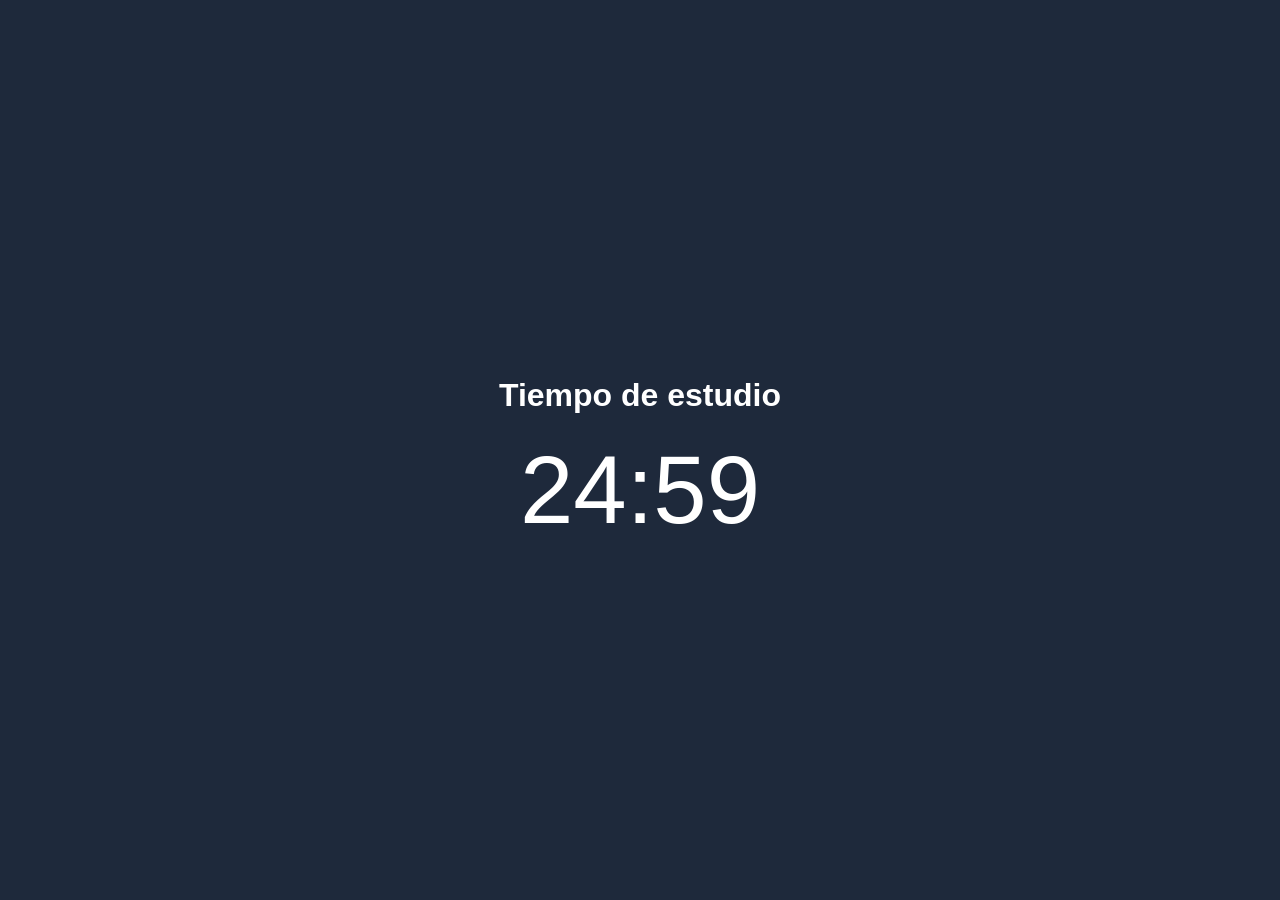
==== index.html @ 4fdcff59 "Rename study.html to index.html" ====
<!DOCTYPE html>
<html lang="es">
<head>
<meta charset="UTF-8">
<title>Estudio</title>

<style>
body{
    margin:0;
    height:100vh;
    display:flex;
    justify-content:center;
    align-items:center;
    flex-direction:column;
    background:#1e293b;
    color:white;
    font-family:Arial;
}

#timer{
    font-size:6rem;
}
</style>
</head>

<body>

<h1>Tiempo de estudio</h1>
<div id="timer">25:00</div>

<script>

let timeLeft = 25 * 60;

const timer = document.getElementById("timer");

function updateTimer(){

    let minutes = Math.floor(timeLeft / 60);
    let seconds = timeLeft % 60;

    if(seconds < 10){
        seconds = "0" + seconds;
    }

    timer.innerText = minutes + ":" + seconds;

    if(timeLeft <= 0){

        window.location.href = "break.html";

    }

    timeLeft--;

}

updateTimer();

setInterval(updateTimer,1000);

</script>

</body>
</html>
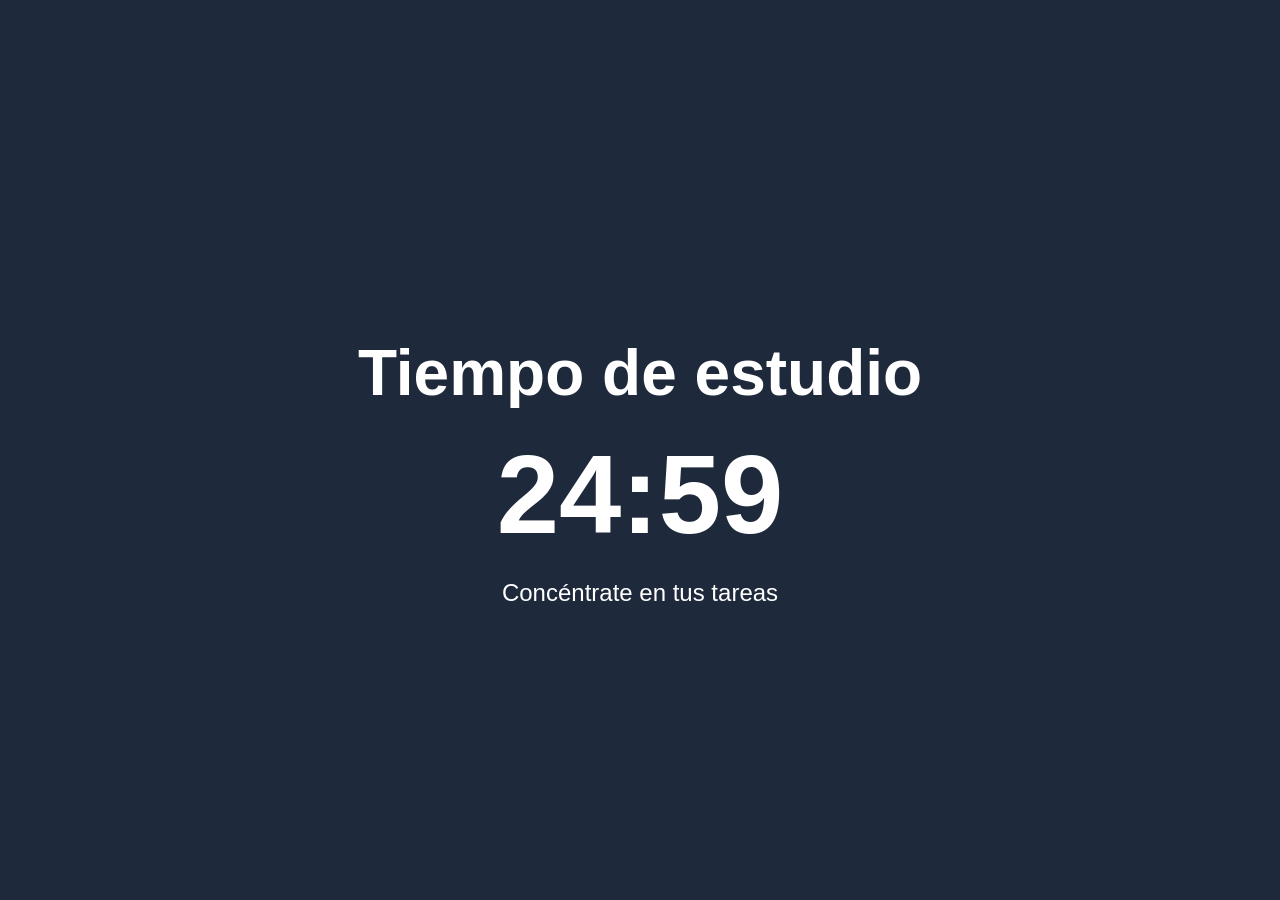
==== commit 43c84ba1: "Update index.html" ====
--- a/index.html
+++ b/index.html
@@ -2,62 +2,186 @@
 <html lang="es">
 <head>
 <meta charset="UTF-8">
-<title>Estudio</title>
+<meta name="viewport" content="width=device-width, initial-scale=1.0">
+
+<title>Pomodoro</title>
 
 <style>
+
 body{
     margin:0;
+    font-family:Arial,sans-serif;
+    overflow:hidden;
+}
+
+/* PANTALLAS */
+
+.screen{
+    width:100vw;
     height:100vh;
-    display:flex;
+    display:none;
+
     justify-content:center;
     align-items:center;
     flex-direction:column;
+
+    transition:0.5s;
+}
+
+.active{
+    display:flex;
+}
+
+/* ESTUDIO */
+
+#studyScreen{
     background:#1e293b;
     color:white;
-    font-family:Arial;
 }
 
-#timer{
-    font-size:6rem;
+/* DESCANSO */
+
+#breakScreen{
+    background:#dbeafe;
+    color:#111827;
 }
+
+h1{
+    font-size:4rem;
+    margin-bottom:20px;
+}
+
+.timer{
+    font-size:7rem;
+    font-weight:bold;
+}
+
+.subtitle{
+    margin-top:20px;
+    font-size:1.5rem;
+}
+
 </style>
 </head>
 
 <body>
 
-<h1>Tiempo de estudio</h1>
-<div id="timer">25:00</div>
+<!-- ESTUDIO -->
+
+<div id="studyScreen" class="screen active">
+
+    <h1>Tiempo de estudio</h1>
+
+    <div id="studyTimer" class="timer">
+        25:00
+    </div>
+
+    <div class="subtitle">
+        Concéntrate en tus tareas
+    </div>
+
+</div>
+
+<!-- DESCANSO -->
+
+<div id="breakScreen" class="screen">
+
+    <h1>Tiempo de descanso</h1>
+
+    <div id="breakTimer" class="timer">
+        05:00
+    </div>
+
+    <div class="subtitle">
+        Relájate un momento ☕
+    </div>
+
+</div>
 
 <script>
 
-let timeLeft = 25 * 60;
+/* TIEMPOS */
 
-const timer = document.getElementById("timer");
+const STUDY_TIME = 25 * 60;
+const BREAK_TIME = 5 * 60;
 
-function updateTimer(){
+/* ELEMENTOS */
 
-    let minutes = Math.floor(timeLeft / 60);
-    let seconds = timeLeft % 60;
+const studyScreen = document.getElementById("studyScreen");
+const breakScreen = document.getElementById("breakScreen");
 
-    if(seconds < 10){
-        seconds = "0" + seconds;
+const studyTimer = document.getElementById("studyTimer");
+const breakTimer = document.getElementById("breakTimer");
+
+/* VARIABLES */
+
+let timeLeft = STUDY_TIME;
+let isStudy = true;
+
+/* FORMATO */
+
+function formatTime(seconds){
+
+    let mins = Math.floor(seconds / 60);
+    let secs = seconds % 60;
+
+    if(secs < 10){
+        secs = "0" + secs;
     }
 
-    timer.innerText = minutes + ":" + seconds;
+    return mins + ":" + secs;
+}
 
-    if(timeLeft <= 0){
+/* ACTUALIZAR */
 
-        window.location.href = "break.html";
+function update(){
 
+    if(isStudy){
+
+        studyTimer.innerText = formatTime(timeLeft);
+
+    }else{
+
+        breakTimer.innerText = formatTime(timeLeft);
     }
 
     timeLeft--;
 
+    if(timeLeft < 0){
+
+        switchMode();
+    }
 }
 
-updateTimer();
+/* CAMBIAR MODO */
 
-setInterval(updateTimer,1000);
+function switchMode(){
+
+    if(isStudy){
+
+        isStudy = false;
+
+        timeLeft = BREAK_TIME;
+
+        studyScreen.classList.remove("active");
+        breakScreen.classList.add("active");
+
+    }else{
+
+        isStudy = true;
+
+        timeLeft = STUDY_TIME;
+
+        breakScreen.classList.remove("active");
+        studyScreen.classList.add("active");
+    }
+}
+
+/* INICIAR */
+
+update();
+
+setInterval(update,1000);
 
 </script>
 
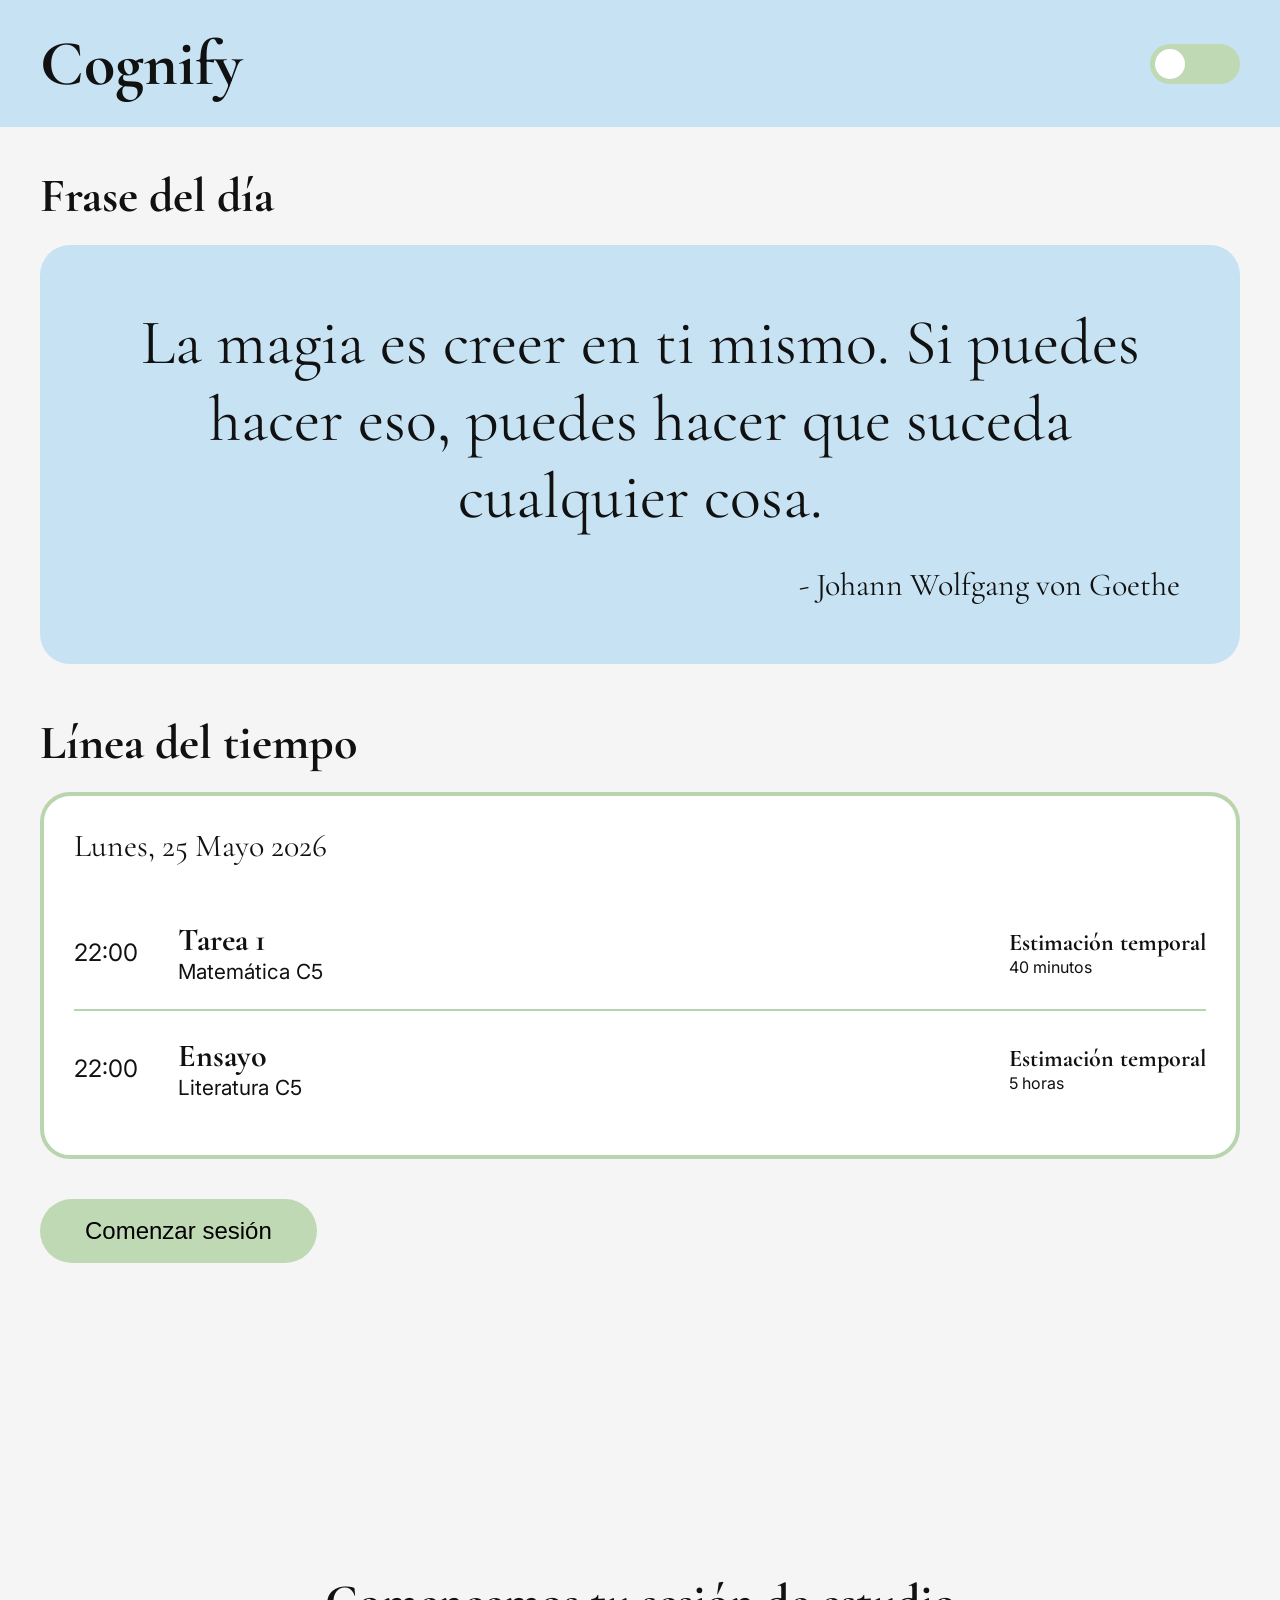
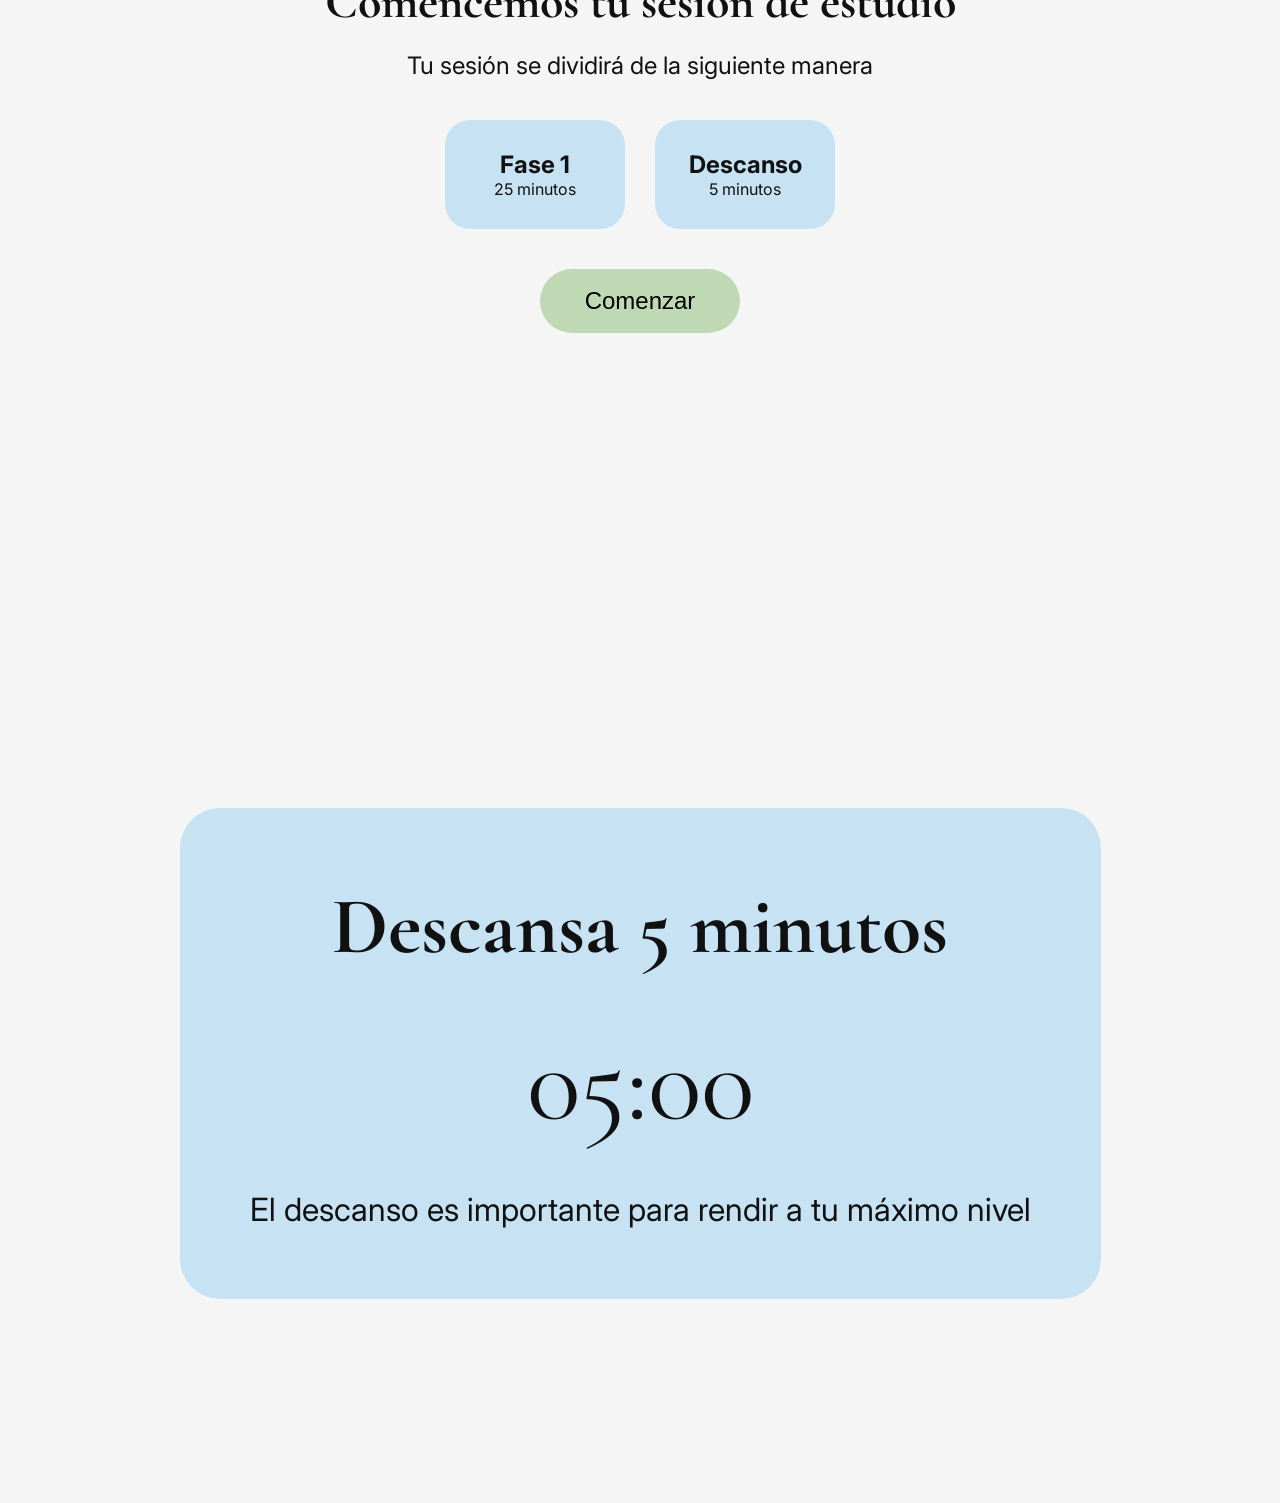
==== commit 5cf47534: "Update index.html" ====
--- a/index.html
+++ b/index.html
@@ -4,61 +4,401 @@
 <meta charset="UTF-8">
 <meta name="viewport" content="width=device-width, initial-scale=1.0">
 
-<title>Pomodoro</title>
+<title>Cognify</title>
+
+<link rel="preconnect" href="https://fonts.googleapis.com">
+<link href="https://fonts.googleapis.com/css2?family=Cormorant+Garamond:wght@400;600;700&family=Inter:wght@300;400;500&display=swap" rel="stylesheet">
 
 <style>
 
+/* ---------- VARIABLES ---------- */
+
+:root{
+
+    --bg:#f5f5f5;
+    --text:#111111;
+
+    --header:#c7e3f3;
+    --card:#c7e3f3;
+
+    --green:#bfd9b4;
+    --green-border:#b8d5ae;
+
+    --white:#ffffff;
+
+}
+
+.dark{
+
+    --bg:#111827;
+    --text:#f3f4f6;
+
+    --header:#1f2937;
+    --card:#243447;
+
+    --green:#567a5b;
+    --green-border:#6f9b74;
+
+    --white:#1e293b;
+}
+
+/* ---------- BASE ---------- */
+
+*{
+    margin:0;
+    padding:0;
+    box-sizing:border-box;
+}
+
 body{
-    margin:0;
-    font-family:Arial,sans-serif;
+
+    background:var(--bg);
+    color:var(--text);
+
+    font-family:'Inter',sans-serif;
+
+    transition:0.4s;
+}
+
+/* ---------- HEADER ---------- */
+
+header{
+
+    width:100%;
+    padding:25px 40px;
+
+    background:var(--header);
+
+    display:flex;
+    justify-content:space-between;
+    align-items:center;
+}
+
+.logo{
+
+    font-family:'Cormorant Garamond',serif;
+    font-size:4rem;
+    font-weight:700;
+}
+
+/* ---------- DARK MODE ---------- */
+
+.toggle{
+
+    width:90px;
+    height:40px;
+
+    border-radius:50px;
+
+    background:var(--green);
+
+    display:flex;
+    align-items:center;
+
+    padding:5px;
+
+    cursor:pointer;
+}
+
+.circle{
+
+    width:30px;
+    height:30px;
+
+    background:white;
+
+    border-radius:50%;
+
+    transition:0.4s;
+}
+
+.dark .circle{
+    transform:translateX(50px);
+}
+
+/* ---------- SCREENS ---------- */
+
+.screen{
+    display:none;
+    min-height:100vh;
+    padding:40px;
+}
+
+.active{
+    display:block;
+}
+
+/* ---------- TITLES ---------- */
+
+.section-title{
+
+    font-family:'Cormorant Garamond',serif;
+    font-size:3rem;
+
+    margin-bottom:20px;
+}
+
+/* ---------- QUOTE ---------- */
+
+.quote-box{
+
+    background:var(--card);
+
+    border-radius:30px;
+
+    padding:60px;
+
+    margin-bottom:50px;
+}
+
+.quote{
+
+    font-family:'Cormorant Garamond',serif;
+    font-size:4rem;
+
+    text-align:center;
+    line-height:1.2;
+}
+
+.author{
+
+    margin-top:30px;
+
+    font-size:2rem;
+
+    text-align:right;
+
+    font-family:'Cormorant Garamond',serif;
+}
+
+/* ---------- TIMELINE ---------- */
+
+.timeline{
+
+    border:4px solid var(--green-border);
+
+    border-radius:30px;
+
+    padding:30px;
+
+    background:var(--white);
+}
+
+.day{
+
+    font-family:'Cormorant Garamond',serif;
+    font-size:2rem;
+
+    margin-bottom:30px;
+}
+
+.task{
+
+    display:flex;
+    align-items:center;
+    gap:40px;
+
+    padding:25px 0;
+
+    border-bottom:2px solid var(--green-border);
+}
+
+.task:last-child{
+    border-bottom:none;
+}
+
+.time{
+    font-size:1.5rem;
+}
+
+.task-info h3{
+
+    font-size:2rem;
+    font-family:'Cormorant Garamond',serif;
+}
+
+.task-info p{
+    font-size:1.3rem;
+}
+
+.estimation{
+
+    margin-left:auto;
+}
+
+.estimation h4{
+
+    font-size:1.5rem;
+
+    font-family:'Cormorant Garamond',serif;
+}
+
+/* ---------- BUTTON ---------- */
+
+.button{
+
+    border:none;
+
+    background:var(--green);
+
+    padding:18px 45px;
+
+    border-radius:40px;
+
+    font-size:1.5rem;
+
+    cursor:pointer;
+
+    transition:0.3s;
+}
+
+.button:hover{
+    transform:scale(1.03);
+}
+
+/* ---------- START SESSION ---------- */
+
+.center-screen{
+
+    display:flex;
+    flex-direction:column;
+    align-items:center;
+    justify-content:center;
+
+    text-align:center;
+}
+
+.phase-box{
+
+    display:flex;
+    gap:30px;
+
+    margin:40px 0;
+}
+
+.phase{
+
+    background:var(--card);
+
+    padding:30px;
+
+    border-radius:25px;
+
+    width:180px;
+}
+
+/* ---------- STUDY ---------- */
+
+.study-title{
+
+    font-size:3rem;
+
+    font-family:'Cormorant Garamond',serif;
+}
+
+.study-description{
+
+    font-size:2rem;
+
+    line-height:1.5;
+
+    margin:30px 0;
+}
+
+.timer{
+
+    font-size:7rem;
+
+    text-align:center;
+
+    margin:40px 0;
+
+    font-family:'Cormorant Garamond',serif;
+}
+
+.button-group{
+
+    display:flex;
+    gap:20px;
+
+    margin-bottom:40px;
+}
+
+.exercise-box{
+
+    border:4px solid var(--green-border);
+
+    border-radius:25px;
+
     overflow:hidden;
-}
-
-/* PANTALLAS */
-
-.screen{
-    width:100vw;
-    height:100vh;
-    display:none;
-
+
+    background:white;
+}
+
+.exercise-box img{
+
+    width:100%;
+    display:block;
+}
+
+/* ---------- BREAK ---------- */
+
+.break-screen{
+
+    display:flex;
     justify-content:center;
     align-items:center;
-    flex-direction:column;
-
-    transition:0.5s;
-}
-
-.active{
-    display:flex;
-}
-
-/* ESTUDIO */
-
-#studyScreen{
-    background:#1e293b;
-    color:white;
-}
-
-/* DESCANSO */
-
-#breakScreen{
-    background:#dbeafe;
-    color:#111827;
-}
-
-h1{
-    font-size:4rem;
-    margin-bottom:20px;
-}
-
-.timer{
-    font-size:7rem;
-    font-weight:bold;
-}
-
-.subtitle{
+
+    text-align:center;
+}
+
+.break-card{
+
+    background:var(--card);
+
+    padding:70px;
+
+    border-radius:40px;
+}
+
+.break-title{
+
+    font-size:5rem;
+
+    font-family:'Cormorant Garamond',serif;
+}
+
+.break-text{
+
     margin-top:20px;
-    font-size:1.5rem;
+
+    font-size:2rem;
+}
+
+/* ---------- RESPONSIVE ---------- */
+
+@media(max-width:900px){
+
+    .quote{
+        font-size:2.5rem;
+    }
+
+    .timer{
+        font-size:5rem;
+    }
+
+    .task{
+        flex-direction:column;
+        align-items:flex-start;
+    }
+
+    .estimation{
+        margin-left:0;
+    }
+
+    .button-group{
+        flex-direction:column;
+    }
 }
 
 </style>
@@ -66,122 +406,291 @@
 
 <body>
 
-<!-- ESTUDIO -->
-
-<div id="studyScreen" class="screen active">
-
-    <h1>Tiempo de estudio</h1>
-
-    <div id="studyTimer" class="timer">
+<!-- HEADER -->
+
+<header>
+
+    <div class="logo">Cognify</div>
+
+    <div class="toggle" onclick="toggleDark()">
+        <div class="circle"></div>
+    </div>
+
+</header>
+
+<!-- DASHBOARD -->
+
+<section id="dashboard" class="screen active">
+
+    <h1 class="section-title">Frase del día</h1>
+
+    <div class="quote-box">
+
+        <div class="quote">
+            La magia es creer en ti mismo. Si puedes hacer eso,
+            puedes hacer que suceda cualquier cosa.
+        </div>
+
+        <div class="author">
+            - Johann Wolfgang von Goethe
+        </div>
+
+    </div>
+
+    <h1 class="section-title">Línea del tiempo</h1>
+
+    <div class="timeline">
+
+        <div class="day">
+            Lunes, 25 Mayo 2026
+        </div>
+
+        <div class="task">
+
+            <div class="time">22:00</div>
+
+            <div class="task-info">
+                <h3>Tarea 1</h3>
+                <p>Matemática C5</p>
+            </div>
+
+            <div class="estimation">
+                <h4>Estimación temporal</h4>
+                <p>40 minutos</p>
+            </div>
+
+        </div>
+
+        <div class="task">
+
+            <div class="time">22:00</div>
+
+            <div class="task-info">
+                <h3>Ensayo</h3>
+                <p>Literatura C5</p>
+            </div>
+
+            <div class="estimation">
+                <h4>Estimación temporal</h4>
+                <p>5 horas</p>
+            </div>
+
+        </div>
+
+    </div>
+
+    <br><br>
+
+    <button class="button" onclick="showScreen('startSession')">
+        Comenzar sesión
+    </button>
+
+</section>
+
+<!-- START SESSION -->
+
+<section id="startSession" class="screen center-screen">
+
+    <h1 class="section-title">
+        Comencemos tu sesión de estudio
+    </h1>
+
+    <p style="font-size:1.5rem;">
+        Tu sesión se dividirá de la siguiente manera
+    </p>
+
+    <div class="phase-box">
+
+        <div class="phase">
+            <h2>Fase 1</h2>
+            <p>25 minutos</p>
+        </div>
+
+        <div class="phase">
+            <h2>Descanso</h2>
+            <p>5 minutos</p>
+        </div>
+
+    </div>
+
+    <button class="button" onclick="startPomodoro()">
+        Comenzar
+    </button>
+
+</section>
+
+<!-- STUDY -->
+
+<section id="study" class="screen">
+
+    <h1 class="study-title">
+        Tarea 1 - Matemáticas C5
+    </h1>
+
+    <p class="study-description">
+        Resuelve los siguientes ejercicios.
+        Cuando termines, presiona el botón para subir la tarea.
+    </p>
+
+    <div class="timer" id="studyTimer">
         25:00
     </div>
 
-    <div class="subtitle">
-        Concéntrate en tus tareas
-    </div>
-
-</div>
-
-<!-- DESCANSO -->
-
-<div id="breakScreen" class="screen">
-
-    <h1>Tiempo de descanso</h1>
-
-    <div id="breakTimer" class="timer">
-        05:00
-    </div>
-
-    <div class="subtitle">
-        Relájate un momento ☕
-    </div>
-
-</div>
+    <div class="button-group">
+
+        <button class="button">
+            Enviar tarea
+        </button>
+
+        <button class="button" onclick="showScreen('dashboard')">
+            Terminar sesión
+        </button>
+
+    </div>
+
+    <div class="exercise-box">
+
+        <img src="https://i.imgur.com/JpGQ2Yw.png">
+
+    </div>
+
+</section>
+
+<!-- BREAK -->
+
+<section id="break" class="screen break-screen">
+
+    <div class="break-card">
+
+        <h1 class="break-title">
+            Descansa 5 minutos
+        </h1>
+
+        <div class="timer" id="breakTimer">
+            05:00
+        </div>
+
+        <p class="break-text">
+            El descanso es importante para rendir a tu máximo nivel
+        </p>
+
+    </div>
+
+</section>
 
 <script>
 
-/* TIEMPOS */
+/* ---------- DARK MODE ---------- */
+
+function toggleDark(){
+
+    document.body.classList.toggle("dark");
+}
+
+/* ---------- SCREENS ---------- */
+
+function showScreen(id){
+
+    document.querySelectorAll(".screen").forEach(screen => {
+        screen.classList.remove("active");
+    });
+
+    document.getElementById(id).classList.add("active");
+}
+
+/* ---------- POMODORO ---------- */
 
 const STUDY_TIME = 25 * 60;
 const BREAK_TIME = 5 * 60;
 
-/* ELEMENTOS */
-
-const studyScreen = document.getElementById("studyScreen");
-const breakScreen = document.getElementById("breakScreen");
-
-const studyTimer = document.getElementById("studyTimer");
-const breakTimer = document.getElementById("breakTimer");
-
-/* VARIABLES */
-
-let timeLeft = STUDY_TIME;
-let isStudy = true;
-
-/* FORMATO */
-
-function formatTime(seconds){
-
-    let mins = Math.floor(seconds / 60);
-    let secs = seconds % 60;
-
-    if(secs < 10){
-        secs = "0" + secs;
-    }
-
-    return mins + ":" + secs;
-}
-
-/* ACTUALIZAR */
-
-function update(){
-
-    if(isStudy){
-
-        studyTimer.innerText = formatTime(timeLeft);
-
-    }else{
-
-        breakTimer.innerText = formatTime(timeLeft);
-    }
-
-    timeLeft--;
-
-    if(timeLeft < 0){
-
-        switchMode();
-    }
-}
-
-/* CAMBIAR MODO */
-
-function switchMode(){
-
-    if(isStudy){
-
-        isStudy = false;
-
-        timeLeft = BREAK_TIME;
-
-        studyScreen.classList.remove("active");
-        breakScreen.classList.add("active");
-
-    }else{
-
-        isStudy = true;
-
-        timeLeft = STUDY_TIME;
-
-        breakScreen.classList.remove("active");
-        studyScreen.classList.add("active");
-    }
-}
-
-/* INICIAR */
-
-update();
-
-setInterval(update,1000);
+let studySeconds = STUDY_TIME;
+let breakSeconds = BREAK_TIME;
+
+let studyInterval;
+let breakInterval;
+
+/* ---------- START ---------- */
+
+function startPomodoro(){
+
+    showScreen("study");
+
+    startStudy();
+}
+
+/* ---------- STUDY ---------- */
+
+function startStudy(){
+
+    clearInterval(studyInterval);
+
+    studySeconds = STUDY_TIME;
+
+    updateStudy();
+
+    studyInterval = setInterval(() => {
+
+        studySeconds--;
+
+        updateStudy();
+
+        if(studySeconds <= 0){
+
+            clearInterval(studyInterval);
+
+            startBreak();
+        }
+
+    },1000);
+}
+
+function updateStudy(){
+
+    const minutes = Math.floor(studySeconds / 60);
+    const seconds = studySeconds % 60;
+
+    document.getElementById("studyTimer").innerText =
+        `${minutes}:${seconds < 10 ? "0" : ""}${seconds}`;
+}
+
+/* ---------- BREAK ---------- */
+
+function startBreak(){
+
+    showScreen("break");
+
+    clearInterval(breakInterval);
+
+    breakSeconds = BREAK_TIME;
+
+    updateBreak();
+
+    breakInterval = setInterval(() => {
+
+        breakSeconds--;
+
+        updateBreak();
+
+        if(breakSeconds <= 0){
+
+            clearInterval(breakInterval);
+
+            showScreen("study");
+
+            startStudy();
+        }
+
+    },1000);
+}
+
+function updateBreak(){
+
+    const minutes = Math.floor(breakSeconds / 60);
+    const seconds = breakSeconds % 60;
+
+    document.getElementById("breakTimer").innerText =
+        `${minutes}:${seconds < 10 ? "0" : ""}${seconds}`;
+}
 
 </script>
 
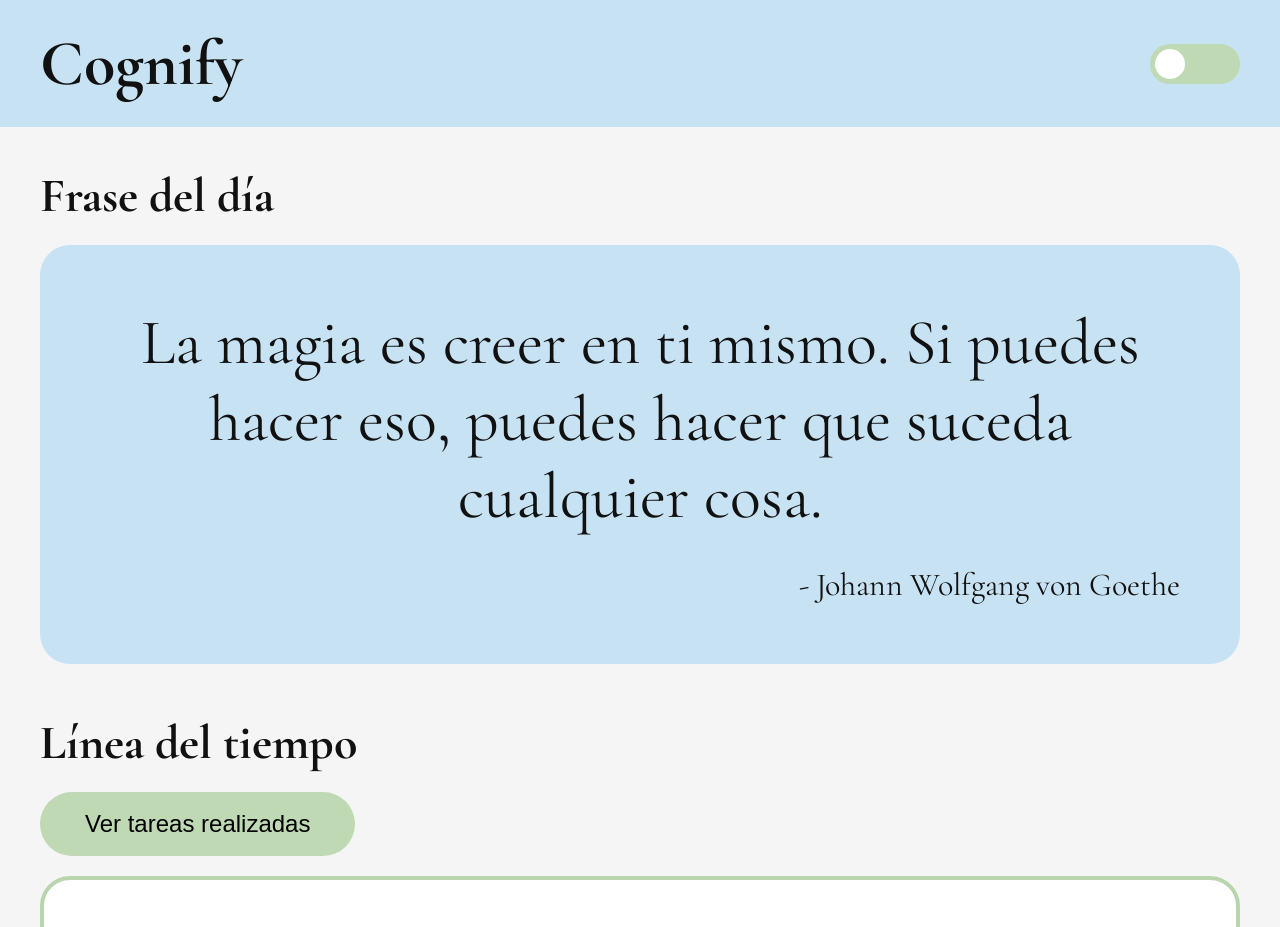
==== commit 96efc09a: "Add files via upload" ====
--- a/index.html
+++ b/index.html
@@ -1,698 +1,560 @@
-<!DOCTYPE html>
-<html lang="es">
-<head>
-<meta charset="UTF-8">
-<meta name="viewport" content="width=device-width, initial-scale=1.0">
-
-<title>Cognify</title>
-
-<link rel="preconnect" href="https://fonts.googleapis.com">
-<link href="https://fonts.googleapis.com/css2?family=Cormorant+Garamond:wght@400;600;700&family=Inter:wght@300;400;500&display=swap" rel="stylesheet">
-
-<style>
-
-/* ---------- VARIABLES ---------- */
-
-:root{
-
-    --bg:#f5f5f5;
-    --text:#111111;
-
-    --header:#c7e3f3;
-    --card:#c7e3f3;
-
-    --green:#bfd9b4;
-    --green-border:#b8d5ae;
-
-    --white:#ffffff;
-
-}
-
-.dark{
-
-    --bg:#111827;
-    --text:#f3f4f6;
-
-    --header:#1f2937;
-    --card:#243447;
-
-    --green:#567a5b;
-    --green-border:#6f9b74;
-
-    --white:#1e293b;
-}
-
-/* ---------- BASE ---------- */
-
-*{
-    margin:0;
-    padding:0;
-    box-sizing:border-box;
-}
-
-body{
-
-    background:var(--bg);
-    color:var(--text);
-
-    font-family:'Inter',sans-serif;
-
-    transition:0.4s;
-}
-
-/* ---------- HEADER ---------- */
-
-header{
-
-    width:100%;
-    padding:25px 40px;
-
-    background:var(--header);
-
-    display:flex;
-    justify-content:space-between;
-    align-items:center;
-}
-
-.logo{
-
-    font-family:'Cormorant Garamond',serif;
-    font-size:4rem;
-    font-weight:700;
-}
-
-/* ---------- DARK MODE ---------- */
-
-.toggle{
-
-    width:90px;
-    height:40px;
-
-    border-radius:50px;
-
-    background:var(--green);
-
-    display:flex;
-    align-items:center;
-
-    padding:5px;
-
-    cursor:pointer;
-}
-
-.circle{
-
-    width:30px;
-    height:30px;
-
-    background:white;
-
-    border-radius:50%;
-
-    transition:0.4s;
-}
-
-.dark .circle{
-    transform:translateX(50px);
-}
-
-/* ---------- SCREENS ---------- */
-
-.screen{
-    display:none;
-    min-height:100vh;
-    padding:40px;
-}
-
-.active{
-    display:block;
-}
-
-/* ---------- TITLES ---------- */
-
-.section-title{
-
-    font-family:'Cormorant Garamond',serif;
-    font-size:3rem;
-
-    margin-bottom:20px;
-}
-
-/* ---------- QUOTE ---------- */
-
-.quote-box{
-
-    background:var(--card);
-
-    border-radius:30px;
-
-    padding:60px;
-
-    margin-bottom:50px;
-}
-
-.quote{
-
-    font-family:'Cormorant Garamond',serif;
-    font-size:4rem;
-
-    text-align:center;
-    line-height:1.2;
-}
-
-.author{
-
-    margin-top:30px;
-
-    font-size:2rem;
-
-    text-align:right;
-
-    font-family:'Cormorant Garamond',serif;
-}
-
-/* ---------- TIMELINE ---------- */
-
-.timeline{
-
-    border:4px solid var(--green-border);
-
-    border-radius:30px;
-
-    padding:30px;
-
-    background:var(--white);
-}
-
-.day{
-
-    font-family:'Cormorant Garamond',serif;
-    font-size:2rem;
-
-    margin-bottom:30px;
-}
-
-.task{
-
-    display:flex;
-    align-items:center;
-    gap:40px;
-
-    padding:25px 0;
-
-    border-bottom:2px solid var(--green-border);
-}
-
-.task:last-child{
-    border-bottom:none;
-}
-
-.time{
-    font-size:1.5rem;
-}
-
-.task-info h3{
-
-    font-size:2rem;
-    font-family:'Cormorant Garamond',serif;
-}
-
-.task-info p{
-    font-size:1.3rem;
-}
-
-.estimation{
-
-    margin-left:auto;
-}
-
-.estimation h4{
-
-    font-size:1.5rem;
-
-    font-family:'Cormorant Garamond',serif;
-}
-
-/* ---------- BUTTON ---------- */
-
-.button{
-
-    border:none;
-
-    background:var(--green);
-
-    padding:18px 45px;
-
-    border-radius:40px;
-
-    font-size:1.5rem;
-
-    cursor:pointer;
-
-    transition:0.3s;
-}
-
-.button:hover{
-    transform:scale(1.03);
-}
-
-/* ---------- START SESSION ---------- */
-
-.center-screen{
-
-    display:flex;
-    flex-direction:column;
-    align-items:center;
-    justify-content:center;
-
-    text-align:center;
-}
-
-.phase-box{
-
-    display:flex;
-    gap:30px;
-
-    margin:40px 0;
-}
-
-.phase{
-
-    background:var(--card);
-
-    padding:30px;
-
-    border-radius:25px;
-
-    width:180px;
-}
-
-/* ---------- STUDY ---------- */
-
-.study-title{
-
-    font-size:3rem;
-
-    font-family:'Cormorant Garamond',serif;
-}
-
-.study-description{
-
-    font-size:2rem;
-
-    line-height:1.5;
-
-    margin:30px 0;
-}
-
-.timer{
-
-    font-size:7rem;
-
-    text-align:center;
-
-    margin:40px 0;
-
-    font-family:'Cormorant Garamond',serif;
-}
-
-.button-group{
-
-    display:flex;
-    gap:20px;
-
-    margin-bottom:40px;
-}
-
-.exercise-box{
-
-    border:4px solid var(--green-border);
-
-    border-radius:25px;
-
-    overflow:hidden;
-
-    background:white;
-}
-
-.exercise-box img{
-
-    width:100%;
-    display:block;
-}
-
-/* ---------- BREAK ---------- */
-
-.break-screen{
-
-    display:flex;
-    justify-content:center;
-    align-items:center;
-
-    text-align:center;
-}
-
-.break-card{
-
-    background:var(--card);
-
-    padding:70px;
-
-    border-radius:40px;
-}
-
-.break-title{
-
-    font-size:5rem;
-
-    font-family:'Cormorant Garamond',serif;
-}
-
-.break-text{
-
-    margin-top:20px;
-
-    font-size:2rem;
-}
-
-/* ---------- RESPONSIVE ---------- */
-
-@media(max-width:900px){
-
-    .quote{
-        font-size:2.5rem;
-    }
-
-    .timer{
-        font-size:5rem;
-    }
-
-    .task{
-        flex-direction:column;
-        align-items:flex-start;
-    }
-
-    .estimation{
-        margin-left:0;
-    }
-
-    .button-group{
-        flex-direction:column;
-    }
-}
-
-</style>
-</head>
-
-<body>
-
-<!-- HEADER -->
-
-<header>
-
-    <div class="logo">Cognify</div>
-
-    <div class="toggle" onclick="toggleDark()">
-        <div class="circle"></div>
-    </div>
-
-</header>
-
-<!-- DASHBOARD -->
-
-<section id="dashboard" class="screen active">
-
-    <h1 class="section-title">Frase del día</h1>
-
-    <div class="quote-box">
-
-        <div class="quote">
-            La magia es creer en ti mismo. Si puedes hacer eso,
-            puedes hacer que suceda cualquier cosa.
-        </div>
-
-        <div class="author">
-            - Johann Wolfgang von Goethe
-        </div>
-
-    </div>
-
-    <h1 class="section-title">Línea del tiempo</h1>
-
-    <div class="timeline">
-
-        <div class="day">
-            Lunes, 25 Mayo 2026
-        </div>
-
-        <div class="task">
-
-            <div class="time">22:00</div>
-
-            <div class="task-info">
-                <h3>Tarea 1</h3>
-                <p>Matemática C5</p>
-            </div>
-
-            <div class="estimation">
-                <h4>Estimación temporal</h4>
-                <p>40 minutos</p>
-            </div>
-
-        </div>
-
-        <div class="task">
-
-            <div class="time">22:00</div>
-
-            <div class="task-info">
-                <h3>Ensayo</h3>
-                <p>Literatura C5</p>
-            </div>
-
-            <div class="estimation">
-                <h4>Estimación temporal</h4>
-                <p>5 horas</p>
-            </div>
-
-        </div>
-
-    </div>
-
-    <br><br>
-
-    <button class="button" onclick="showScreen('startSession')">
-        Comenzar sesión
-    </button>
-
-</section>
-
-<!-- START SESSION -->
-
-<section id="startSession" class="screen center-screen">
-
-    <h1 class="section-title">
-        Comencemos tu sesión de estudio
-    </h1>
-
-    <p style="font-size:1.5rem;">
-        Tu sesión se dividirá de la siguiente manera
-    </p>
-
-    <div class="phase-box">
-
-        <div class="phase">
-            <h2>Fase 1</h2>
-            <p>25 minutos</p>
-        </div>
-
-        <div class="phase">
-            <h2>Descanso</h2>
-            <p>5 minutos</p>
-        </div>
-
-    </div>
-
-    <button class="button" onclick="startPomodoro()">
-        Comenzar
-    </button>
-
-</section>
-
-<!-- STUDY -->
-
-<section id="study" class="screen">
-
-    <h1 class="study-title">
-        Tarea 1 - Matemáticas C5
-    </h1>
-
-    <p class="study-description">
-        Resuelve los siguientes ejercicios.
-        Cuando termines, presiona el botón para subir la tarea.
-    </p>
-
-    <div class="timer" id="studyTimer">
-        25:00
-    </div>
-
-    <div class="button-group">
-
-        <button class="button">
-            Enviar tarea
-        </button>
-
-        <button class="button" onclick="showScreen('dashboard')">
-            Terminar sesión
-        </button>
-
-    </div>
-
-    <div class="exercise-box">
-
-        <img src="https://i.imgur.com/JpGQ2Yw.png">
-
-    </div>
-
-</section>
-
-<!-- BREAK -->
-
-<section id="break" class="screen break-screen">
-
-    <div class="break-card">
-
-        <h1 class="break-title">
-            Descansa 5 minutos
-        </h1>
-
-        <div class="timer" id="breakTimer">
-            05:00
-        </div>
-
-        <p class="break-text">
-            El descanso es importante para rendir a tu máximo nivel
-        </p>
-
-    </div>
-
-</section>
-
-<script>
-
-/* ---------- DARK MODE ---------- */
-
-function toggleDark(){
-
-    document.body.classList.toggle("dark");
-}
-
-/* ---------- SCREENS ---------- */
-
-function showScreen(id){
-
-    document.querySelectorAll(".screen").forEach(screen => {
-        screen.classList.remove("active");
-    });
-
-    document.getElementById(id).classList.add("active");
-}
-
-/* ---------- POMODORO ---------- */
-
-const STUDY_TIME = 25 * 60;
-const BREAK_TIME = 5 * 60;
-
-let studySeconds = STUDY_TIME;
-let breakSeconds = BREAK_TIME;
-
-let studyInterval;
-let breakInterval;
-
-/* ---------- START ---------- */
-
-function startPomodoro(){
-
-    showScreen("study");
-
-    startStudy();
-}
-
-/* ---------- STUDY ---------- */
-
-function startStudy(){
-
-    clearInterval(studyInterval);
-
-    studySeconds = STUDY_TIME;
-
-    updateStudy();
-
-    studyInterval = setInterval(() => {
-
-        studySeconds--;
-
-        updateStudy();
-
-        if(studySeconds <= 0){
-
-            clearInterval(studyInterval);
-
-            startBreak();
-        }
-
-    },1000);
-}
-
-function updateStudy(){
-
-    const minutes = Math.floor(studySeconds / 60);
-    const seconds = studySeconds % 60;
-
-    document.getElementById("studyTimer").innerText =
-        `${minutes}:${seconds < 10 ? "0" : ""}${seconds}`;
-}
-
-/* ---------- BREAK ---------- */
-
-function startBreak(){
-
-    showScreen("break");
-
-    clearInterval(breakInterval);
-
-    breakSeconds = BREAK_TIME;
-
-    updateBreak();
-
-    breakInterval = setInterval(() => {
-
-        breakSeconds--;
-
-        updateBreak();
-
-        if(breakSeconds <= 0){
-
-            clearInterval(breakInterval);
-
-            showScreen("study");
-
-            startStudy();
-        }
-
-    },1000);
-}
-
-function updateBreak(){
-
-    const minutes = Math.floor(breakSeconds / 60);
-    const seconds = breakSeconds % 60;
-
-    document.getElementById("breakTimer").innerText =
-        `${minutes}:${seconds < 10 ? "0" : ""}${seconds}`;
-}
-
-</script>
-
-</body>
-</html>
+<!DOCTYPE html>
+<html lang="es">
+<head>
+<meta charset="UTF-8">
+<meta name="viewport" content="width=device-width, initial-scale=1.0">
+
+<title>Cognify</title>
+
+<link rel="preconnect" href="https://fonts.googleapis.com">
+<link href="https://fonts.googleapis.com/css2?family=Cormorant+Garamond:wght@400;600;700&family=Inter:wght@300;400;500&display=swap" rel="stylesheet">
+<link rel="stylesheet" href="estilo.css">
+
+</head>
+
+<body>
+
+<header>
+    <div class="logo">Cognify</div>
+    <div class="toggle" onclick="toggleDark()">
+        <div class="circle"></div>
+    </div>
+</header>
+
+<!-- DASHBOARD -->
+<section id="dashboard" class="screen active">
+    <h1 class="section-title">Frase del día</h1>
+    <div class="quote-box">
+        <div class="quote">
+            La magia es creer en ti mismo.
+            Si puedes hacer eso,
+            puedes hacer que suceda cualquier cosa.
+        </div>
+        <div class="author">
+            - Johann Wolfgang von Goethe
+        </div>
+    </div>
+    <h1 class="section-title">Línea del tiempo</h1>
+    <button class="button" onclick="toggleCompleted()">Ver tareas realizadas</button>
+    <br><br>
+    <div class="timeline">
+        <!-- LUNES -->
+        <div class="day">Lunes, 25 Mayo 2026</div>
+        <div class="task" id="task-Tarea 1" onclick="openTask('Tarea 1','Matemática C5',40)">
+            <div class="task-icon">📘</div>
+            <div class="time">22:00</div>
+            <div class="task-info">
+                <h3>Tarea 1</h3>
+                <p>Matemática C5</p>
+            </div>
+            <div class="estimation">
+                <h4>Estimación temporal</h4>
+                <p>40 minutos</p>
+            </div>
+        </div>
+        <div class="task" id="task-Ensayo" onclick="openTask('Ensayo','Literatura C5',300)">
+            <div class="task-icon">📘</div>
+            <div class="time">22:00</div>
+            <div class="task-info">
+                <h3>Ensayo</h3>
+                <p>Literatura C5</p>
+            </div>
+            <div class="estimation">
+                <h4>Estimación temporal</h4>
+                <p>5 horas</p>
+            </div>
+        </div>
+
+        <!-- MARTES -->
+        <div class="day">Martes, 26 Mayo 2026</div>
+        <div class="task" id="task-Examen parcial" onclick="openTaskExam('Examen parcial','Química C5',40)">
+            <div class="task-icon">📅</div>
+            <div class="time">8:20</div>
+            <div class="task-info">
+                <h3>Examen parcial</h3>
+                <p>Química C5</p>
+            </div>
+            <div class="estimation">
+                <h4>Estimación temporal</h4>
+                <p>40 minutos</p>
+            </div>
+        </div>
+        <div class="task" id="task-Comprobacion de lectura" onclick="openTaskExam('Comprobación de lectura','Literatura C5',40)">
+            <div class="task-icon">📖</div>
+            <div class="time">11:00</div>
+            <div class="task-info">
+                <h3>Comprobación de lectura</h3>
+                <p>Literatura C5</p>
+            </div>
+            <div class="estimation">
+                <h4>Estimación temporal</h4>
+                <p>40 minutos</p>
+            </div>
+        </div>
+        <div class="task" id="task-Tarea flotabilidad" onclick="openTask('Tarea Flotabilidad','Física C5',60)">
+            <div class="task-icon">📘</div>
+            <div class="time">22:00</div>
+            <div class="task-info">
+                <h3>Tarea Flotabilidad</h3>
+                <p>Física C5</p>
+            </div>
+            <div class="estimation">
+                <h4>Estimación temporal</h4>
+                <p>1 hora</p>
+            </div>
+        </div>
+
+        <!-- MIERCOLES -->
+        <div class="day">Miércoles, 27 Mayo 2026</div>
+        <div class="task" id="task-Quick sort" onclick="openTask('Quick Sort','Computación C5',90)">
+            <div class="task-icon">📘</div>
+            <div class="time">20:00</div>
+            <div class="task-info">
+                <h3>Quick Sort</h3>
+                <p>Computación C5</p>
+            </div>
+            <div class="estimation">
+                <h4>Estimación temporal</h4>
+                <p>1 hora y 30 minutos</p>
+            </div>
+        </div>
+        <div class="task" id="task-Online practices" onclick="openTask('Online practices','Inglés EI C5',40)">
+            <div class="task-icon">📘</div>
+            <div class="time">22:00</div>
+            <div class="task-info">
+                <h3>Online practices</h3>
+                <p>Inglés EI C5</p>
+            </div>
+            <div class="estimation">
+                <h4>Estimación temporal</h4>
+                <p>40 minutos</p>
+            </div>
+        </div>
+    </div>
+        <div id="completedSection" style="display:none; margin-top:40px;">
+        <h1 class="section-title">Actividades realizadas</h1>
+        <div id="completedList"></div>
+    </div>
+</section>
+
+<!-- Iniciar SESION -->
+<section id="startSession" class="screen">
+    <div id="sessionContent"></div>
+</section>
+
+<!-- Estudio -->
+<section id="study" class="screen">
+    <h1 class="study-title">Tarea</h1>
+    <p class="study-description">Concéntrate únicamente en esta actividad.</p>
+    <div class="timer" id="studyTimer">25:00</div>
+    <div class="button-group" id="studyButtons"></div>
+    <div id="uploadMessage"></div>
+    <div id="studyContent"></div>
+</section>
+
+
+<!-- BREAK -->
+<section id="break" class="screen">
+    <div class="break-container">
+        <div class="break-card">
+            <h1 class="break-title">
+                Descansa 5 minutos
+            </h1>
+            <div class="timer" id="breakTimer">
+                05:00
+            </div>
+            <p class="break-text">
+                El descanso es importante para rendir a tu máximo nivel
+            </p>
+        </div>
+    </div>
+</section>
+
+
+
+<section id="confirmExit" class="screen">
+    <div class="break-container">
+        <div class="break-card">
+            <h1 class="break-title">¿Estás segura?</h1>
+            <p class="break-text">
+                La perseverancia es lo que convierte
+                el esfuerzo en resultados.
+            </p>
+            <br><br>
+            <div class="button-group">
+                <button class="button" onclick="finishSession()">Terminar sesión</button>
+                <button class="button" onclick="continueSession()">Continuar sesión</button>
+            </div>
+        </div>
+    </div>
+</section>
+
+<script>
+
+/*---------------- DARK MODE ---------------- */
+function toggleDark(){
+    document.body.classList.toggle("dark");
+}
+
+/*-------- Submit task -------------------------*/
+function uploadTask(event){
+    const file = event.target.files[0];
+    if(file){
+        completeActivity(currentTask);
+        document.getElementById("uploadMessage").innerHTML = `<div class="file-message">Archivo enviado correctamente:<strong>${file.name}</strong></div>
+        `;
+    }
+}
+
+/*----------- COntinue or stop task ----------*/
+
+function finishSession(){
+
+    clearInterval(studyInterval);
+    clearInterval(breakInterval);
+
+    showScreen("dashboard");
+}
+
+function continueSession(){
+
+    showScreen("study");
+}
+
+function completeActivity(activityName){
+    const task = document.getElementById(
+        `task-${activityName}`
+    );
+    if(task){
+        task.style.display = "none";
+    }
+    completedActivities[activityName] = {
+        subject: currentSubject,
+        type: isExam
+        ? "Examen"
+        : "Tarea",
+        completedAt:new Date().toLocaleString()
+    };
+    renderCompleted();
+}
+
+/* ---------------- NAVIGATION ---------------- */
+function showScreen(screenId){
+    const screens = document.querySelectorAll(".screen");
+    screens.forEach(screen => {
+        screen.classList.remove("active");
+    });
+    document.getElementById(screenId).classList.add("active");
+}
+
+/* ---------------- TASKS ---------------- */
+let currentTask = "";
+let currentSubject = "";
+let currentMinutes = 0;
+let isExam = false;
+let selectedAnswers = {};
+let completedActivities = {};
+const activities = {
+    "Tarea 1":{
+        type:"task",
+        image:"https://i.ibb.co/RTjdt96k/img-mate.png",
+        description:"Resuelve los ejercicios de derivadas y simplificación algebraica."
+    },
+    "Ensayo":{
+        type:"task",
+        image:"https://i.ibb.co/VW1qcTVh/img-ensayo.png",
+        description:"Redacta un ensayo sobre el Modernismo y su impacto cultural."
+    },
+    "Tarea Flotabilidad":{
+        type:"task",
+        image:"https://imgv2-1-f.scribdassets.com/img/document/424094486/original/47e535371e/1?v=1",
+        description:"Resuelve problemas relacionados con flotabilidad y densidad."
+    },
+    "Quick Sort":{
+        type:"task",
+        image:"https://encrypted-tbn0.gstatic.com/images?q=tbn:ANd9GcSF-6ZJuot8HOFV8EB8hUH7B7jXdlQuGkuPjQ&s",
+        description:"Implementa el algoritmo Quick Sort en Python."
+    },
+    "Online practices":{
+        type:"task",
+        image:"https://www.editorialmd.com/wp-content/uploads/Present-Simple-scaled.jpg",
+        description:
+        "Completa las online practices de gramática y reading."
+    },
+    "Examen parcial":{
+        type:"exam",
+        questions:[
+            {
+                question:"¿Qué elemento químico tiene símbolo O?",
+                options:["Oro","Oxígeno","Osmio","Hidrógeno"],
+                correct:"Oxígeno"
+            },
+            {
+                question:"¿Cuál es el pH aproximado del agua pura?",
+                options:["3","5","7","10"],
+                correct:"7"
+            }
+        ]
+    },
+    "Comprobación de lectura":{
+        type:"exam",
+        questions:[
+            {
+                question:"¿Quién escribió Don Quijote de la Mancha?",
+                options:["Gabriel García Márquez","Miguel de Cervantes","Pablo Neruda","Rubén Darío"],
+                correct:"Miguel de Cervantes"
+            },
+            {
+                question:"¿Qué caracteriza al Modernismo?",
+                options:["Realismo extremo","Belleza estética","Lenguaje científico","Narrativa histórica"],
+                correct:"Belleza estética"
+            }
+        ]
+    }
+};
+
+function loadTaskContent(){
+    const activity = activities[currentTask];
+    document.getElementById("studyContent").innerHTML = `
+        <p style="
+            font-size:1.5rem;
+            margin-bottom:30px;
+        ">${activity.description}</p>
+        <div class="exercise-box"><img src="${activity.image}"></div>
+    `;
+}
+
+function loadExamContent(){
+    selectedAnswers = {};
+    const activity =activities[currentTask];
+    let questionsHTML = "";
+    activity.questions.forEach((q,index)=>{
+        questionsHTML += `
+            <div class="question">
+                <h3>${index + 1}. ${q.question}</h3>
+        `;
+        q.options.forEach(option => {
+            questionsHTML += `
+                <div class="option" data-question="${index}" data-answer="${option}" ${option === q.correct ? 'data-correct="true"' : ''} onclick="selectAnswer(this)"> ${option} </div>
+`;
+        });
+        questionsHTML += `
+            </div>
+        `;
+    });
+    document.getElementById("studyContent").innerHTML = `
+    <div class="exam-container">
+        ${questionsHTML}
+        <div id="examResult"></div>
+    </div>
+`;
+}
+
+function selectAnswer(element){
+    const question = element.dataset.question;
+    const options = document.querySelectorAll(
+        `[data-question="${question}"]`
+    );
+    options.forEach(option => {option.classList.remove("selected")});
+    element.classList.add("selected");
+    selectedAnswers[question] = element.dataset.answer;
+}
+
+function submitExam(){
+    let score = 0;
+    const correctOptions = document.querySelectorAll("[data-correct='true']");
+    correctOptions.forEach(option => {
+        const question = option.dataset.question;
+        const correctAnswer = option.dataset.answer;
+        const selected = selectedAnswers[question];
+        if(selected === correctAnswer){
+            score++;
+            option.classList.add("correct");
+        }else{
+            option.classList.add("correct");
+            const selectedOption =
+            document.querySelector(
+                `[data-question="${question}"][data-answer="${selected}"]`
+            );
+            if(selectedOption){
+                selectedOption.classList.add("incorrect");
+            }
+        }
+    });
+    completeActivity(currentTask);
+    document.getElementById("examResult").innerHTML = `
+        <div class="file-message">
+            Examen enviado.<br><br>
+            Puntaje:<strong>${score}/2</strong>
+        </div>
+    `;
+}
+function renderCompleted(){
+    const container = document.getElementById("completedList");
+    let html = "";
+    for(const activity in completedActivities){
+        const data = completedActivities[activity];
+        html += `
+            <div class="task">
+                <div class="task-icon">
+                    ${data.type === "Examen"
+                    ? "📅"
+                    : "📘"}
+                </div>
+                <div class="task-info">
+                    <h3>${activity}</h3>
+                    <p>${data.subject}</p>
+                </div>
+                <div class="estimation">
+                    <h4>Completado</h4>
+                    <p>${data.completedAt}</p>
+                </div>
+            </div>
+        `;
+    }
+    container.innerHTML = html;
+}
+
+function toggleCompleted(){
+    const section = document.getElementById("completedSection");
+    if(section.style.display === "none"){
+        section.style.display = "block";
+        section.scrollIntoView({
+            behavior:"smooth"
+        });
+    }else{
+        section.style.display = "none";
+    }
+}
+
+function openTask(task,subject,minutes){
+    isExam = false;
+    currentTask = task;
+    currentSubject = subject;
+    currentMinutes = minutes;
+    const cycles = Math.ceil(minutes / 25);
+    document.getElementById("sessionContent").innerHTML = `
+        <div style="display:flex;
+            flex-direction:column;
+            justify-content:center;
+            align-items:center;
+            text-align:center;
+            height:100%;
+        ">
+            <h1 class="section-title">${task}</h1><p style="font-size:1.7rem;">${subject}</p><br><br><p style="font-size:1.4rem;">Esta sesión se dividirá en:</p><br><div class="phase-box"><div class="phase"><h2>Fase de estudio</h2><p>25 minutos</p></div><div class="phase"><h2>Descanso</h2><p>5 minutos</p></div></div><p style="font-size:1.5rem;">Se necesitarán aproximadamente<strong>${cycles}</strong>ciclos Pomodoro para completar esta actividad.</p><br><br><button class="button" onclick="startPomodoro()">Comenzar sesión</button></div>
+    `;
+    showScreen("startSession");
+}
+
+function openTaskExam(task,subject,minutes){
+
+    isExam = true;
+
+    currentTask = task;
+    currentSubject = subject;
+    currentMinutes = minutes;
+
+    document.getElementById("sessionContent").innerHTML = `
+
+        <div style="
+            display:flex;
+            flex-direction:column;
+            justify-content:center;
+            align-items:center;
+            text-align:center;
+            height:100%;
+        ">
+
+            <h1 class="section-title">${task}</h1><p style="font-size:1.7rem;">${subject}</p><br><br><p style="font-size:1.5rem; max-width:700px;">
+                Este es un modo examen.
+                Tendrás un tiempo máximo de
+                <strong>${minutes} minutos</strong>para completar la actividad.
+            </p><br><br>
+            <button class="button" onclick="startPomodoro()">Comenzar examen</button></div>
+    `;
+    showScreen("startSession");
+}
+
+/* ---------------- TIMER ---------------- */
+const STUDY_TIME = 25 * 60;
+const BREAK_TIME = 5 * 60;
+let studySeconds = STUDY_TIME;
+let breakSeconds = BREAK_TIME;
+let studyInterval;
+let breakInterval;
+
+/* ---------------- START ---------------- */
+function startPomodoro(){
+    document.querySelector(".study-title").innerText =`${currentTask} - ${currentSubject}`;
+    const buttonContainer = document.getElementById("studyButtons");
+    if(isExam){
+        document.querySelector(".study-description").innerText = "Modo examen activo. El tiempo es limitado.";
+        buttonContainer.innerHTML = `
+            <button class="button" onclick="submitExam()">Enviar examen</button>
+            <button class="button" onclick="showScreen('confirmExit')">Terminar examen</button>
+        `;
+        loadExamContent();
+    }else{
+        document.querySelector(".study-description").innerText = "Concéntrate únicamente en esta actividad hasta finalizar la sesión.";
+        buttonContainer.innerHTML = `
+            <label class="button">Enviar tarea
+                <input type="file" hidden onchange="uploadTask(event)">
+            </label>
+            <button class="button" onclick="showScreen('confirmExit')">Terminar sesión</button>
+        `;
+        loadTaskContent();
+    }
+    showScreen("study");
+    document.getElementById("uploadMessage").innerHTML = "";
+    startStudy();
+}
+
+/* ---------------- STUDY ---------------- */
+function startStudy(){
+    clearInterval(studyInterval);
+    studySeconds = STUDY_TIME;
+    updateStudy();
+    studyInterval = setInterval(() => {
+        studySeconds--;
+        updateStudy();
+        if(studySeconds <= 0){
+            clearInterval(studyInterval);
+            startBreak();
+        }
+    },1000);
+}
+
+function updateStudy(){
+    const minutes = Math.floor(studySeconds / 60);
+    const seconds = studySeconds % 60;
+    document.getElementById("studyTimer").innerText =
+    `${minutes}:${seconds < 10 ? "0" : ""}${seconds}`;
+}
+
+/* ---------------- BREAK ---------------- */
+function startBreak(){
+    showScreen("break");
+    clearInterval(breakInterval);
+    breakSeconds = BREAK_TIME;
+    updateBreak();
+    breakInterval = setInterval(() => {
+        breakSeconds--;
+        updateBreak();
+        if(breakSeconds <= 0){
+            clearInterval(breakInterval);
+            showScreen("study");
+            startStudy();
+        }
+    },1000);
+}
+
+function updateBreak(){
+    const minutes = Math.floor(breakSeconds / 60);
+    const seconds = breakSeconds % 60;
+    document.getElementById("breakTimer").innerText =
+    `${minutes}:${seconds < 10 ? "0" : ""}${seconds}`;
+}
+
+</script>
+</body>
+</html>
--- a/estilo.css
+++ b/estilo.css
@@ -0,0 +1,365 @@
+/* ---------------- ROOT ---------------- */
+:root{
+    --bg:#f5f5f5;
+    --text:#111111;
+    --header:#c7e3f3;
+    --card:#c7e3f3;
+    --green:#bfd9b4;
+    --green-border:#b8d5ae;
+    --white:#ffffff;
+}
+
+.dark{
+    --bg:#111827;
+    --text:#f3f4f6;
+    --header:#243447;
+    --card:#2c4156;
+    --green:#5f7f65;
+    --green-border:#739579;
+    --white:#1f2937;
+}
+
+/* ---------------- BASE ---------------- */
+*{
+    margin:0;
+    padding:0;
+    box-sizing:border-box;
+}
+
+body{
+    background:var(--bg);
+    color:var(--text);
+    font-family:'Inter',sans-serif;
+    overflow:hidden;
+    transition:0.4s;
+}
+
+/* ---------------- HEADER ---------------- */
+header{
+    background:var(--header);
+    padding:25px 40px;
+    display:flex;
+    justify-content:space-between;
+    align-items:center;
+}
+
+.logo{
+    font-size:4rem;
+    font-family:'Cormorant Garamond',serif;
+    font-weight:700;
+}
+
+/* ---------------- DARK MODE ---------------- */
+.toggle{
+    width:90px;
+    height:40px;
+    background:var(--green);
+    border-radius:50px;
+    display:flex;
+    align-items:center;
+    padding:5px;
+    cursor:pointer;
+}
+
+.circle{
+    width:30px;
+    height:30px;
+    background:white;
+    border-radius:50%;
+    transition:0.4s;
+}
+
+.dark .circle{
+    transform:translateX(50px);
+}
+
+/* ---------------- SCREENS ---------------- */
+.screen{
+    display:none;
+    width:100%;
+    height:calc(100vh - 100px);
+    padding:40px;
+    overflow-y:auto;
+}
+
+.active{
+    display:block;
+}
+
+/* ---------------- TITLES ---------------- */
+.section-title{
+    font-size:3rem;
+    font-family:'Cormorant Garamond',serif;
+    margin-bottom:20px;
+}
+
+/* ---------------- QUOTE ---------------- */
+.quote-box{
+    background:var(--card);
+    border-radius:30px;
+    padding:60px;
+    margin-bottom:50px;
+}
+
+.quote{
+    font-size:4rem;
+    line-height:1.2;
+    text-align:center;
+    font-family:'Cormorant Garamond',serif;
+}
+
+.author{
+    margin-top:30px;
+    text-align:right;
+    font-size:2rem;
+    font-family:'Cormorant Garamond',serif;
+}
+
+/* ---------------- TIMELINE ---------------- */
+.timeline{
+    border:4px solid var(--green-border);
+    border-radius:30px;
+    padding:30px;
+    background:var(--white);
+}
+
+.day{
+    font-size:2rem;
+    margin:30px 0 20px;
+    font-family:'Cormorant Garamond',serif;
+}
+
+.task{
+    display:flex;
+    align-items:center;
+    gap:30px;
+    padding:25px 0;
+    border-bottom:2px solid var(--green-border);
+    cursor:pointer;
+    transition:0.3s;
+}
+
+.task:hover{
+    transform:scale(1.01);
+}
+
+.task:last-child{
+    border-bottom:none;
+}
+
+.task-icon{
+    width:70px;
+    height:70px;
+    display:flex;
+    justify-content:center;
+    align-items:center;
+    background:var(--card);
+    border-radius:20px;
+    font-size:2.5rem;
+}
+
+.time{
+    font-size:1.3rem;
+}
+
+.task-info h3{
+    font-size:2rem;
+    font-family:'Cormorant Garamond',serif;
+}
+
+.task-info p{
+    font-size:1.2rem;
+}
+
+.estimation{
+    margin-left:auto;
+}
+
+.estimation h4{
+    font-size:1.5rem;
+    font-family:'Cormorant Garamond',serif;
+}
+
+/* ---------------- BUTTONS ---------------- */
+.button{
+    border:none;
+    background:var(--green);
+    padding:18px 45px;
+    border-radius:40px;
+    cursor:pointer;
+    font-size:1.5rem;
+    transition:0.3s;
+}
+
+.button:hover{
+    transform:scale(1.03);
+}
+
+/* ---------------- PHASES ---------------- */
+.phase-box{
+    display:flex;
+    gap:30px;
+    margin:40px 0;
+}
+
+.phase{
+    background:var(--card);
+    padding:30px;
+    border-radius:25px;
+    width:220px;
+}
+
+/* ---------------- STUDY ---------------- */
+.study-title{
+    font-size:3rem;
+    font-family:'Cormorant Garamond',serif;
+}
+
+.study-description{
+    font-size:2rem;
+    line-height:1.5;
+    margin:30px 0;
+}
+
+.timer{
+    font-size:7rem;
+    text-align:center;
+    margin:40px 0;
+    font-family:'Cormorant Garamond',serif;
+}
+
+.button-group{
+    display:flex;
+    gap:20px;
+    margin-bottom:40px;
+}
+
+.exercise-box{
+    border:4px solid var(--green-border);
+    border-radius:25px;
+    overflow:hidden;
+    background:white;
+}
+
+.exercise-box img{
+    width:100%;
+    display:block;
+}
+
+/* ---------------- BREAK ---------------- */
+.break-container{
+    display:flex;
+    justify-content:center;
+    align-items:center;
+    height:100%;
+}
+
+.break-card{
+    background:var(--card);
+    padding:70px;
+    border-radius:40px;
+    text-align:center;
+}
+
+.break-title{
+    font-size:5rem;
+    font-family:'Cormorant Garamond',serif;
+}
+
+.break-text{
+    margin-top:20px;
+    font-size:2rem;
+}
+
+/* ---------------- RESPONSIVE ---------------- */
+@media(max-width:900px){
+    .quote{
+        font-size:2.5rem;
+    }
+    .timer{
+        font-size:5rem;
+    }
+
+    .button-group{
+        flex-direction:column;
+    }
+
+    .task{
+        flex-direction:column;
+        align-items:flex-start;
+    }
+
+    .estimation{
+        margin-left:0;
+    }
+
+    .phase-box{
+        flex-direction:column;
+    }
+}
+
+/* --------------- Submit task -------------------*/
+.file-message{
+    margin-top:20px;
+    padding:20px;
+    border-radius:20px;
+    background:var(--card);
+    font-size:1.3rem;
+}
+.break-card .button-group{
+
+    justify-content:center;
+}
+
+/* -------------- Exams -------------------------*/
+.exam-container{
+
+    background:var(--white);
+
+    border:4px solid var(--green-border);
+
+    border-radius:30px;
+
+    padding:40px;
+
+    margin-top:40px;
+}
+
+.question{
+
+    margin-bottom:40px;
+}
+
+.question h3{
+
+    font-size:2rem;
+
+    margin-bottom:20px;
+
+    font-family:'Cormorant Garamond',serif;
+}
+
+.option{
+    background:var(--card);
+    padding:18px;
+    border-radius:20px;
+    margin-bottom:15px;
+    cursor:pointer;
+    transition:0.3s;
+}
+
+.option:hover{
+    transform:scale(1.01);
+}
+
+.selected{
+    border:4px solid #4f46e5;
+}
+
+.correct{
+    background:#b7e4c7 !important;
+}
+
+.incorrect{
+    background:#ffb3b3 !important;
+}
